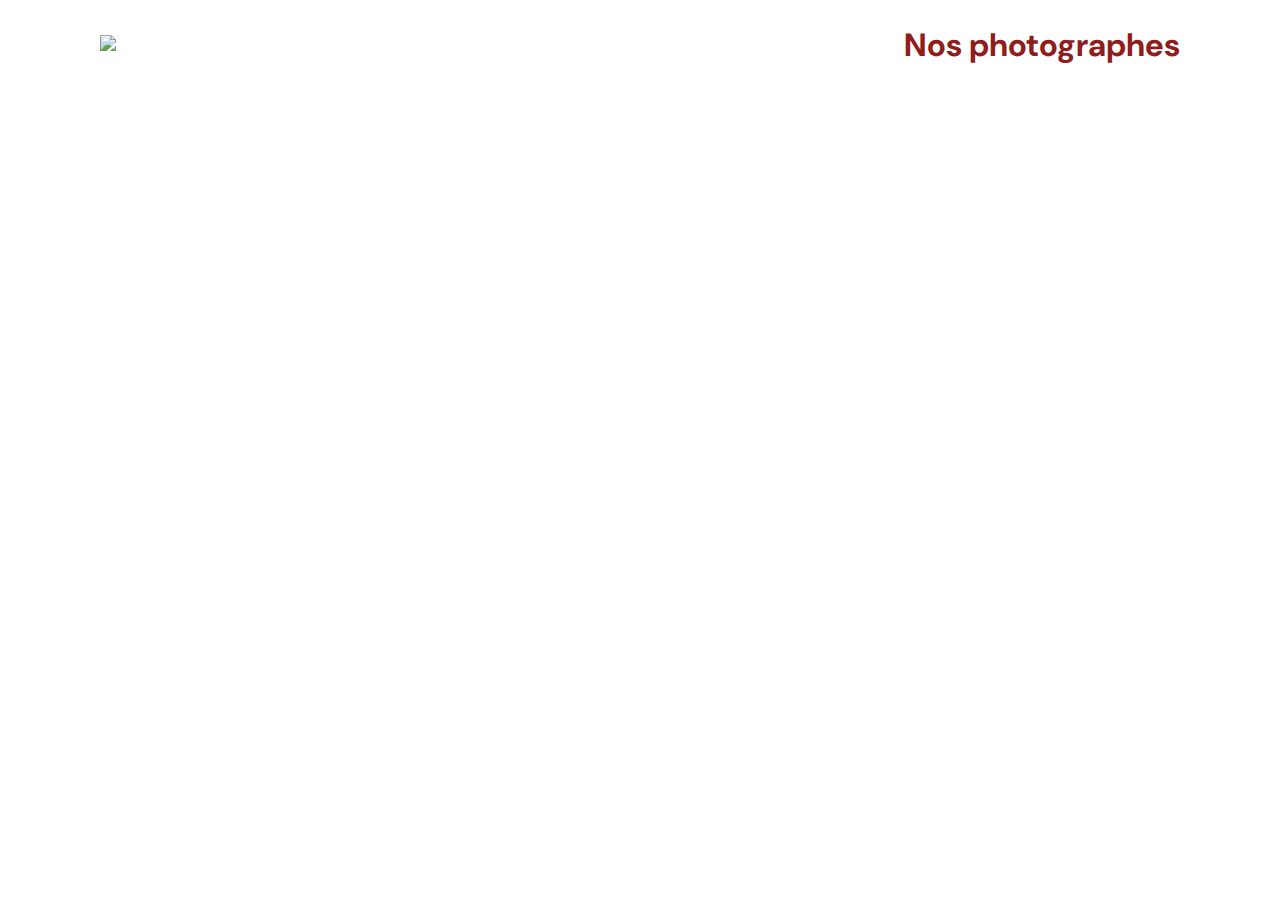
==== index.html @ ca64c623 "Fetch request to .json file" ====
<!DOCTYPE html>
<html>
  <head>
    <link href="css/style.css" rel="stylesheet" type="text/css" />
    <meta charset="utf-8">
    <link rel="icon" type="image/png" href="assets/favicon.png">
    <link href="https://fonts.googleapis.com/css?family=DM+Sans&display=swap" rel="stylesheet">
    <title>Fisheye</title>
  </head>
  <body>
    <header>
        <a href="#">
          <img src="assets/images/logo.png" class="logo">
        </a>
        <h1>Nos photographes</h1>
    </header>
    <main id="main">
        <div class="photographer_section"></div>
    </main>
    <script src="scripts/factories/photographer.js"></script>
    <script src="scripts/pages/index.js"></script>
  </body>
</html>
---- css/style.css ----
@import url("photographer.css");

body {
    font-family: "DM Sans", sans-serif;
    margin: 0;
}


header {
    display: flex;
    flex-direction: row;
    justify-content: space-between;
    align-items: center;
    height: 90px;
}

h1 {
    color: #901C1C;
    margin-right: 100px;
}

.logo {
    height: 50px;
    margin-left: 100px;
}

.photographer_section {
    display: grid;
    grid-template-columns: 1fr 1fr 1fr;
    gap: 70px;
    margin-top: 100px;
}

.photographer_section article {
    justify-self: center;
    display: flex;
    justify-content: center;
    align-items: center;
    flex-direction: column;
}

.photographer_section article h2 {
    color: #D3573C;
    font-size: 36px;
}

.photographer_section article img {
    border-radius: 100px;
    object-fit: cover;
    height: 200px;
    width: 200px;
}
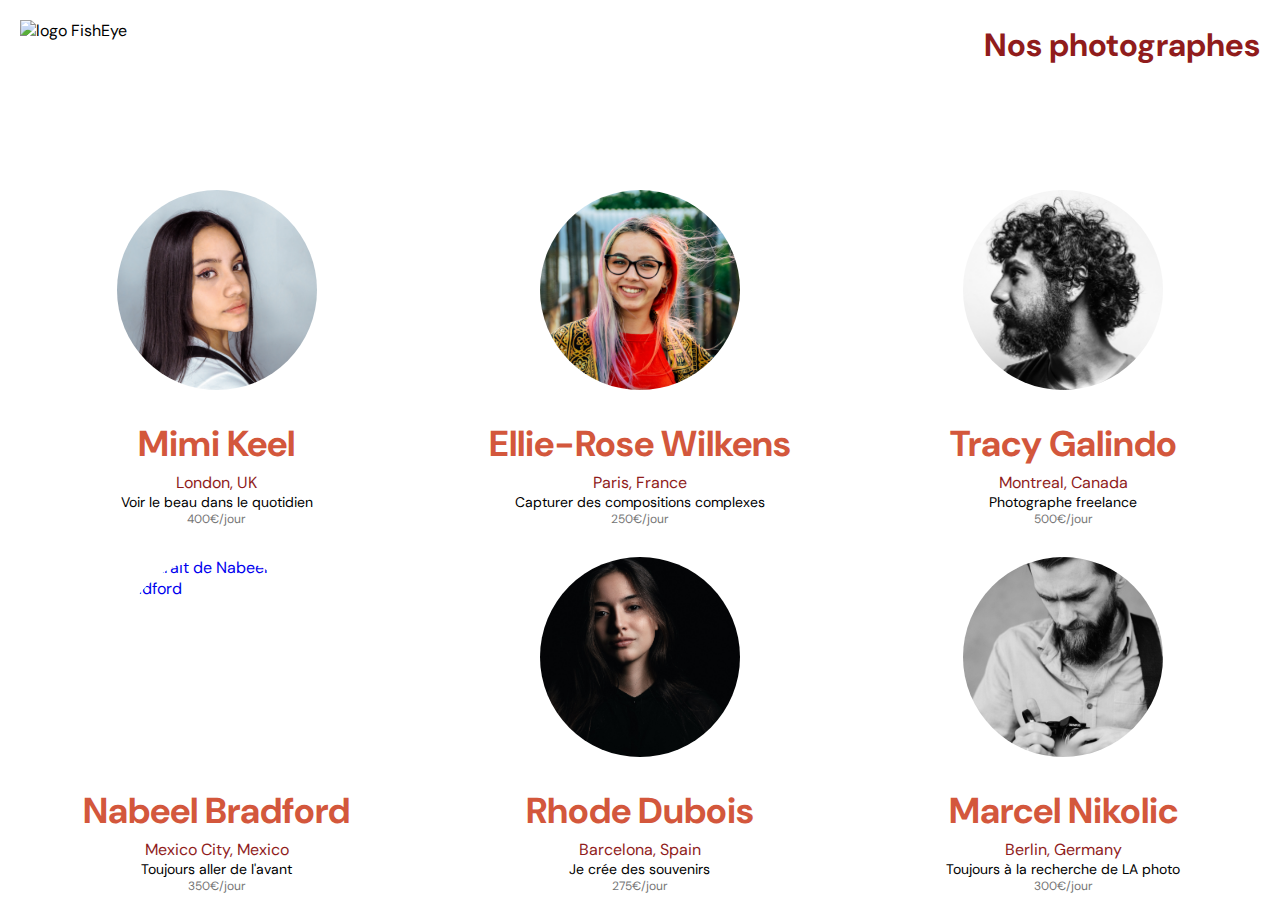
==== commit e3e0a440: "Création Lightbox et contact form :+1:" ====
--- a/index.html
+++ b/index.html
@@ -1,7 +1,7 @@
 <!DOCTYPE html>
-<html>
+<html lang="fr">
   <head>
-    <link href="css/style.css" rel="stylesheet" type="text/css" />
+    <link href="css/style.css" rel="stylesheet" type="text/css">
     <meta charset="utf-8">
     <link rel="icon" type="image/png" href="assets/favicon.png">
     <link href="https://fonts.googleapis.com/css?family=DM+Sans&display=swap" rel="stylesheet">
@@ -9,9 +9,7 @@
   </head>
   <body>
     <header>
-        <a href="#">
-          <img src="assets/images/logo.png" class="logo">
-        </a>
+        <img src="assets/images/logo.png" class="logo" alt="logo FishEye">
         <h1>Nos photographes</h1>
     </header>
     <main id="main">
--- a/css/style.css
+++ b/css/style.css
@@ -1,33 +1,52 @@
 @import url("photographer.css");
 
+*:focus {
+    outline: 4px solid #901C1C;
+    border-radius: 5px;
+}
+
 body {
+    display: flex;
+    flex-direction: column;
+    align-items: center;
     font-family: "DM Sans", sans-serif;
     margin: 0;
+    box-sizing: border-box;
+
 }
 
-
-header {
+header:not(.contact-header) {
     display: flex;
     flex-direction: row;
     justify-content: space-between;
     align-items: center;
     height: 90px;
+    width: 1240px;
+}
+
+.contact-header {
+    display: flex;
+    flex-direction: row;
+    justify-content: space-between;
+    align-items: center;
+    width: 100%;
 }
 
 h1 {
     color: #901C1C;
-    margin-right: 100px;
+
 }
 
 .logo {
     height: 50px;
-    margin-left: 100px;
+
 }
 
 .photographer_section {
     display: grid;
     grid-template-columns: 1fr 1fr 1fr;
-    gap: 70px;
+    gap: 30px;
+    width: 1240px;
     margin-top: 100px;
 }
 
@@ -39,8 +58,38 @@
     flex-direction: column;
 }
 
+.photographer_section article a {
+    text-decoration: none;
+    display: flex;
+    flex-direction: column;
+    align-items: center;
+}
+
+.photographer_section article p {
+    margin-top: 3px;
+}
+
+.photographer_section article p:nth-child(2) {
+    font-size: 16px;
+    color: #901C1C;
+    margin: 0;
+}
+
+.photographer_section article p:nth-child(3) {
+    font-size: 14px;
+    color: #000000;
+    margin: 0;
+}
+
+.photographer_section article p:nth-child(4) {
+    font-size: 12px;
+    color: #757575;
+    margin: 0;
+}
+
 .photographer_section article h2 {
     color: #D3573C;
+    margin-bottom: 5px;
     font-size: 36px;
 }
 
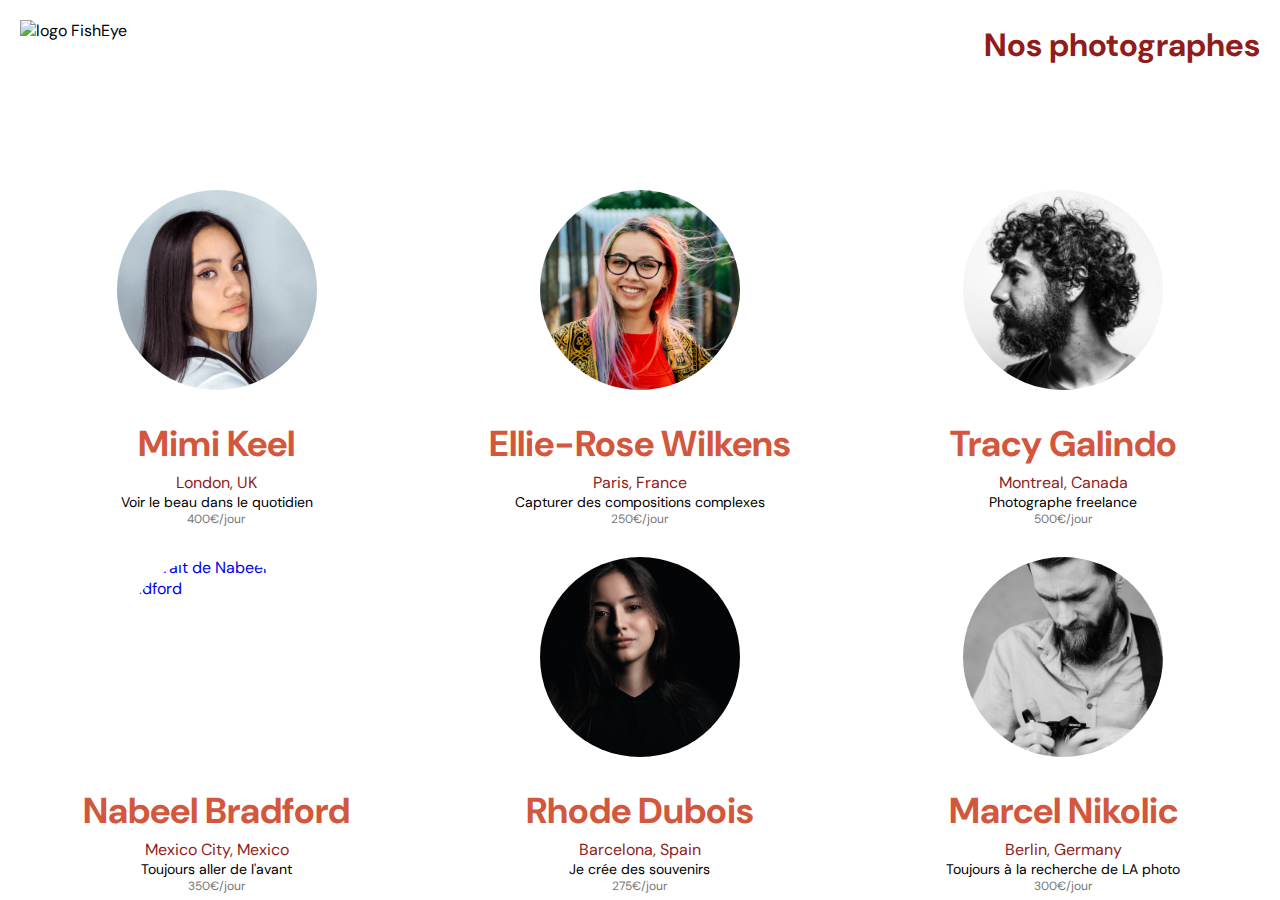
==== commit 3a461a69: "Better accesibility and path correction :+1:" ====
--- a/index.html
+++ b/index.html
@@ -1,21 +1,25 @@
 <!DOCTYPE html>
 <html lang="fr">
-  <head>
-    <link href="css/style.css" rel="stylesheet" type="text/css">
-    <meta charset="utf-8">
-    <link rel="icon" type="image/png" href="assets/favicon.png">
-    <link href="https://fonts.googleapis.com/css?family=DM+Sans&display=swap" rel="stylesheet">
-    <title>Fisheye</title>
-  </head>
-  <body>
-    <header>
-        <img src="assets/images/logo.png" class="logo" alt="logo FishEye">
-        <h1>Nos photographes</h1>
-    </header>
-    <main id="main">
-        <div class="photographer_section"></div>
-    </main>
-    <script src="scripts/factories/photographer.js"></script>
-    <script src="scripts/pages/index.js"></script>
-  </body>
-</html>
+
+<head>
+  <link href="css/style.css" rel="stylesheet" type="text/css">
+  <meta charset="utf-8">
+  <link rel="icon" type="image/png" href="assets/favicon.png">
+  <link href="https://fonts.googleapis.com/css?family=DM+Sans&display=swap" rel="stylesheet">
+  <title>Fisheye</title>
+</head>
+
+<body>
+  <header>
+    <img src="assets/images/logo.png" class="logo" alt="logo FishEye" tabindex='1'>
+    <h1>Nos photographes</h1>
+  </header>
+  <main id="main">
+    <div class="photographer_section"></div>
+  </main>
+  <script src="scripts/factories/photographer.js"></script>
+  <script src="scripts/pages/index.js"></script>
+  <script src="scripts/pages/photographer.js" type="module"></script>
+</body>
+
+</html>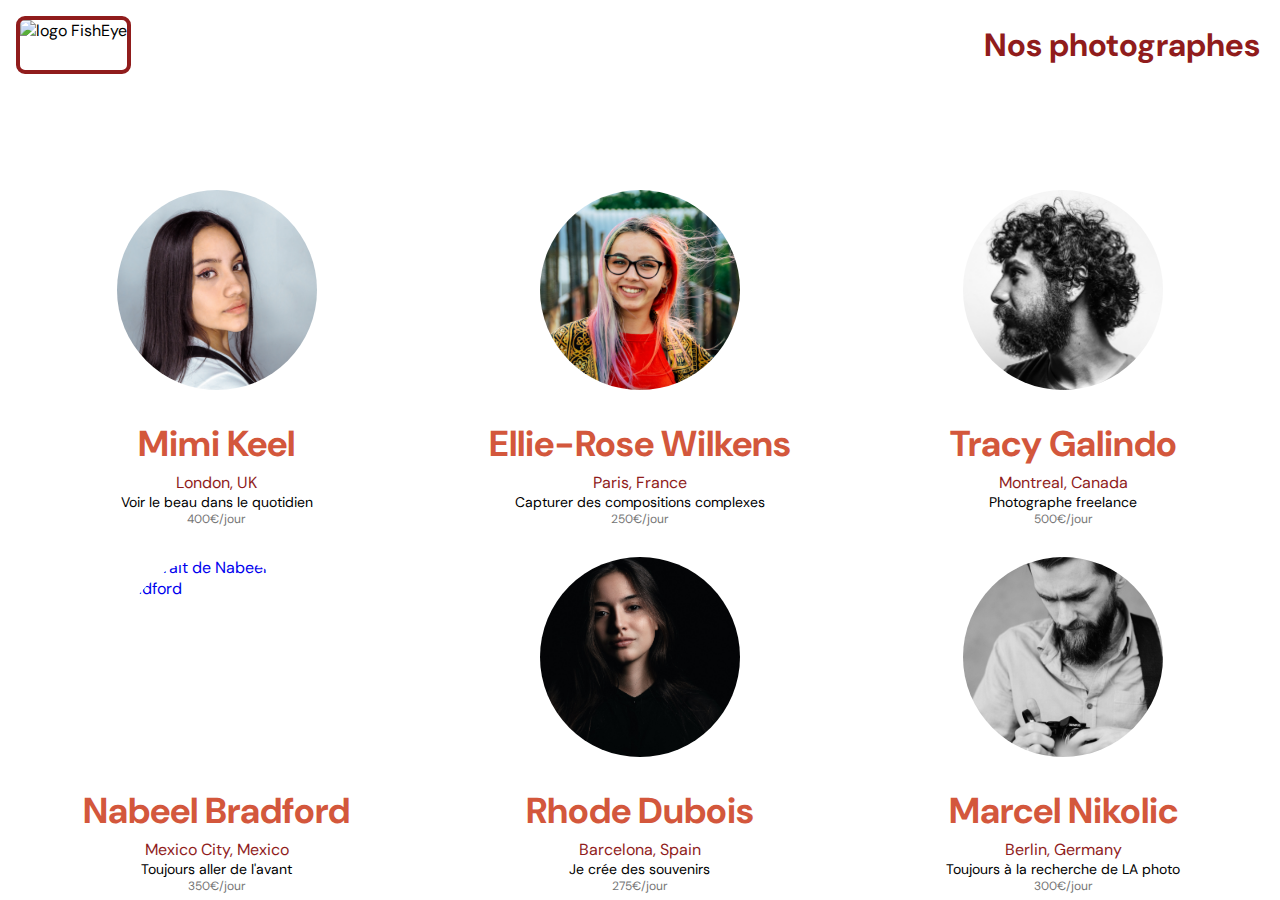
==== commit 3bf67023: "Correction des aria-labels" ====
--- a/index.html
+++ b/index.html
@@ -11,7 +11,7 @@
 
 <body>
   <header>
-    <img src="assets/images/logo.png" class="logo" alt="logo FishEye" tabindex='1'>
+    <img src="assets/images/logo.png" class="logo" alt="logo FishEye" autofocus tabindex='1'>
     <h1>Nos photographes</h1>
   </header>
   <main id="main">
